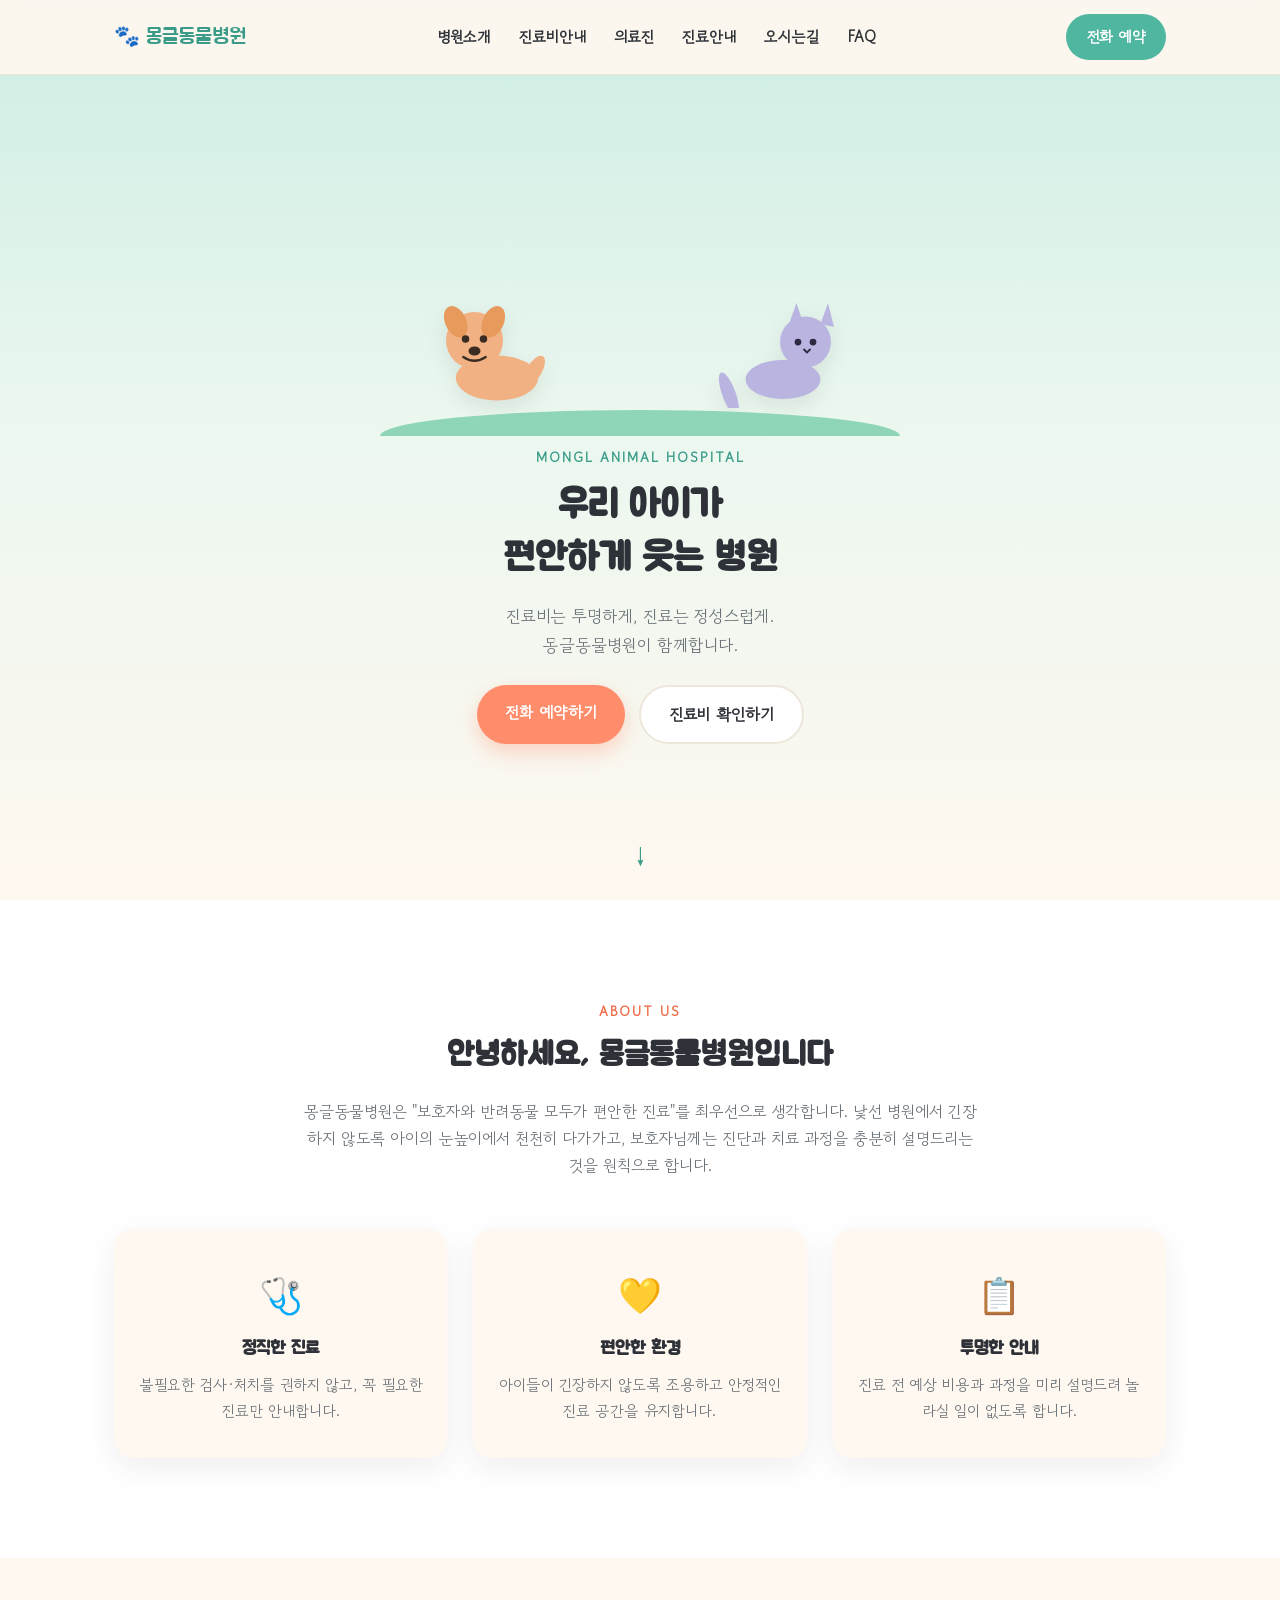
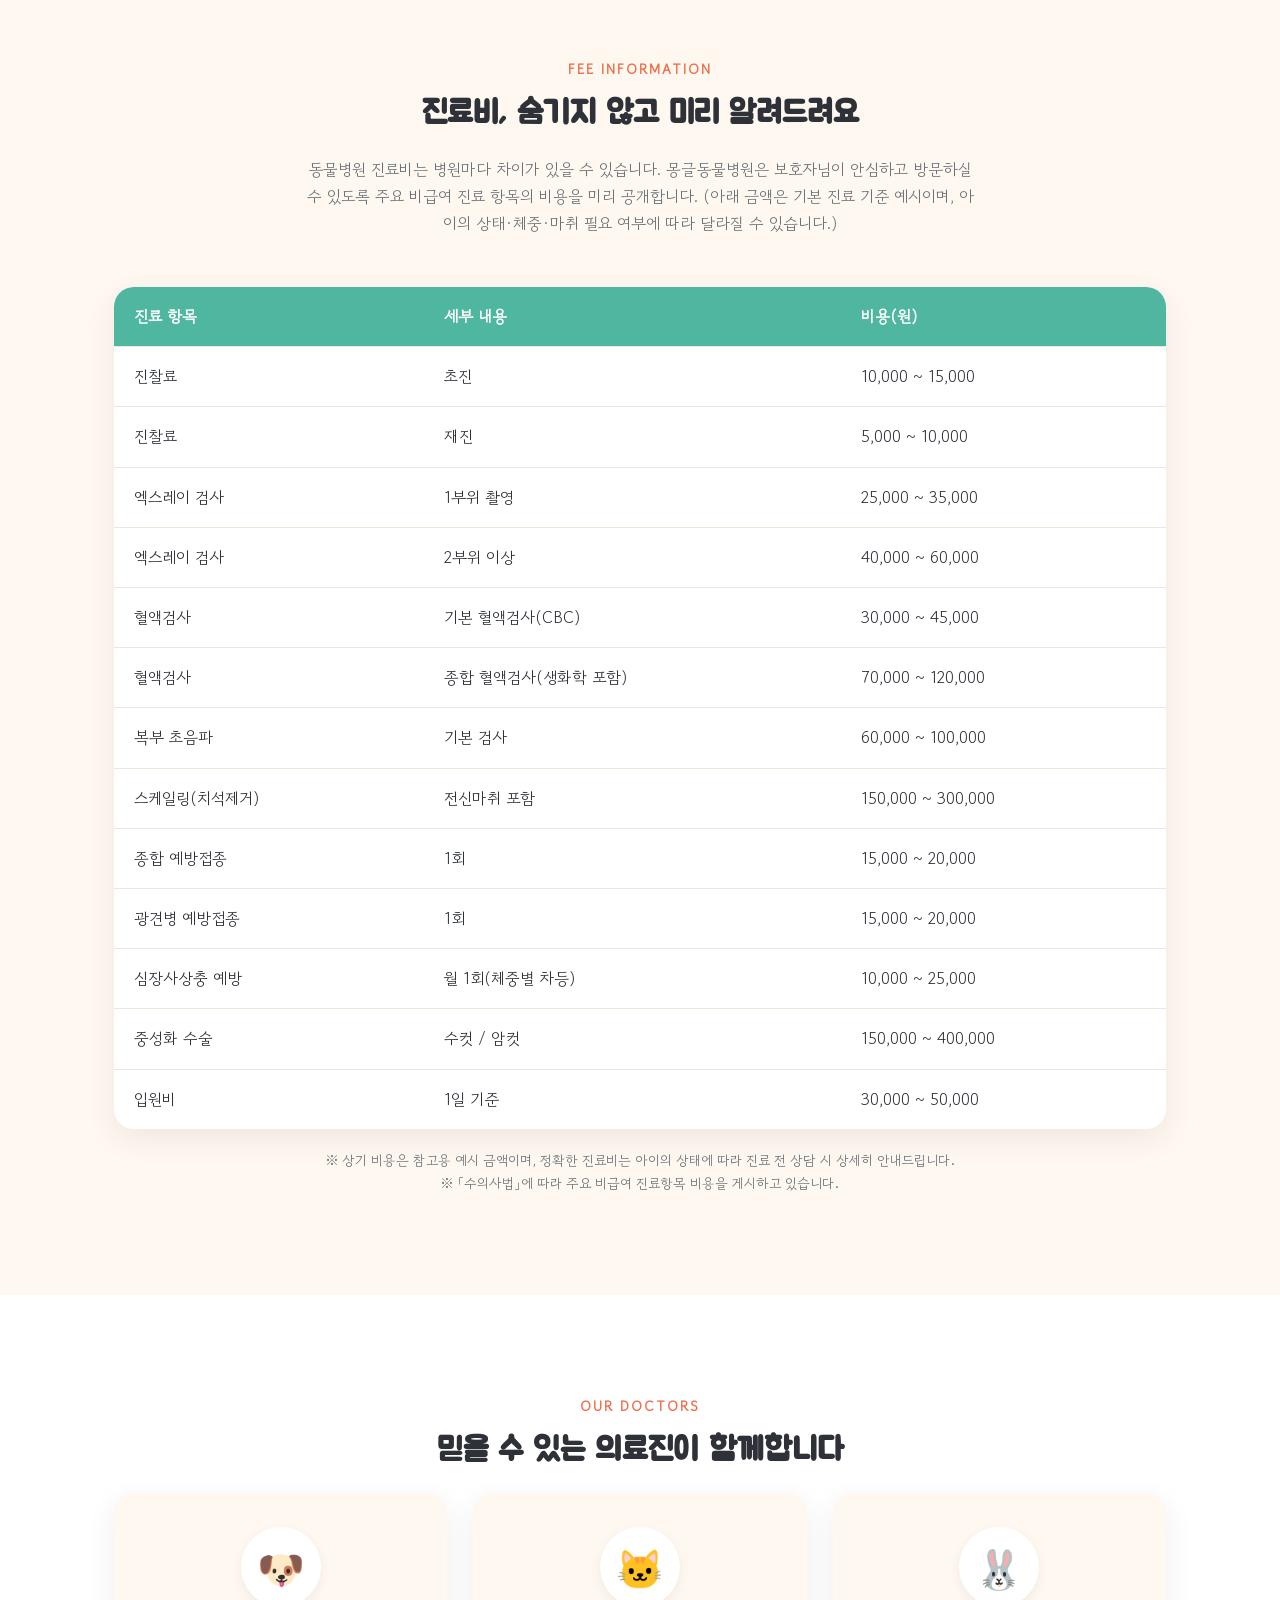
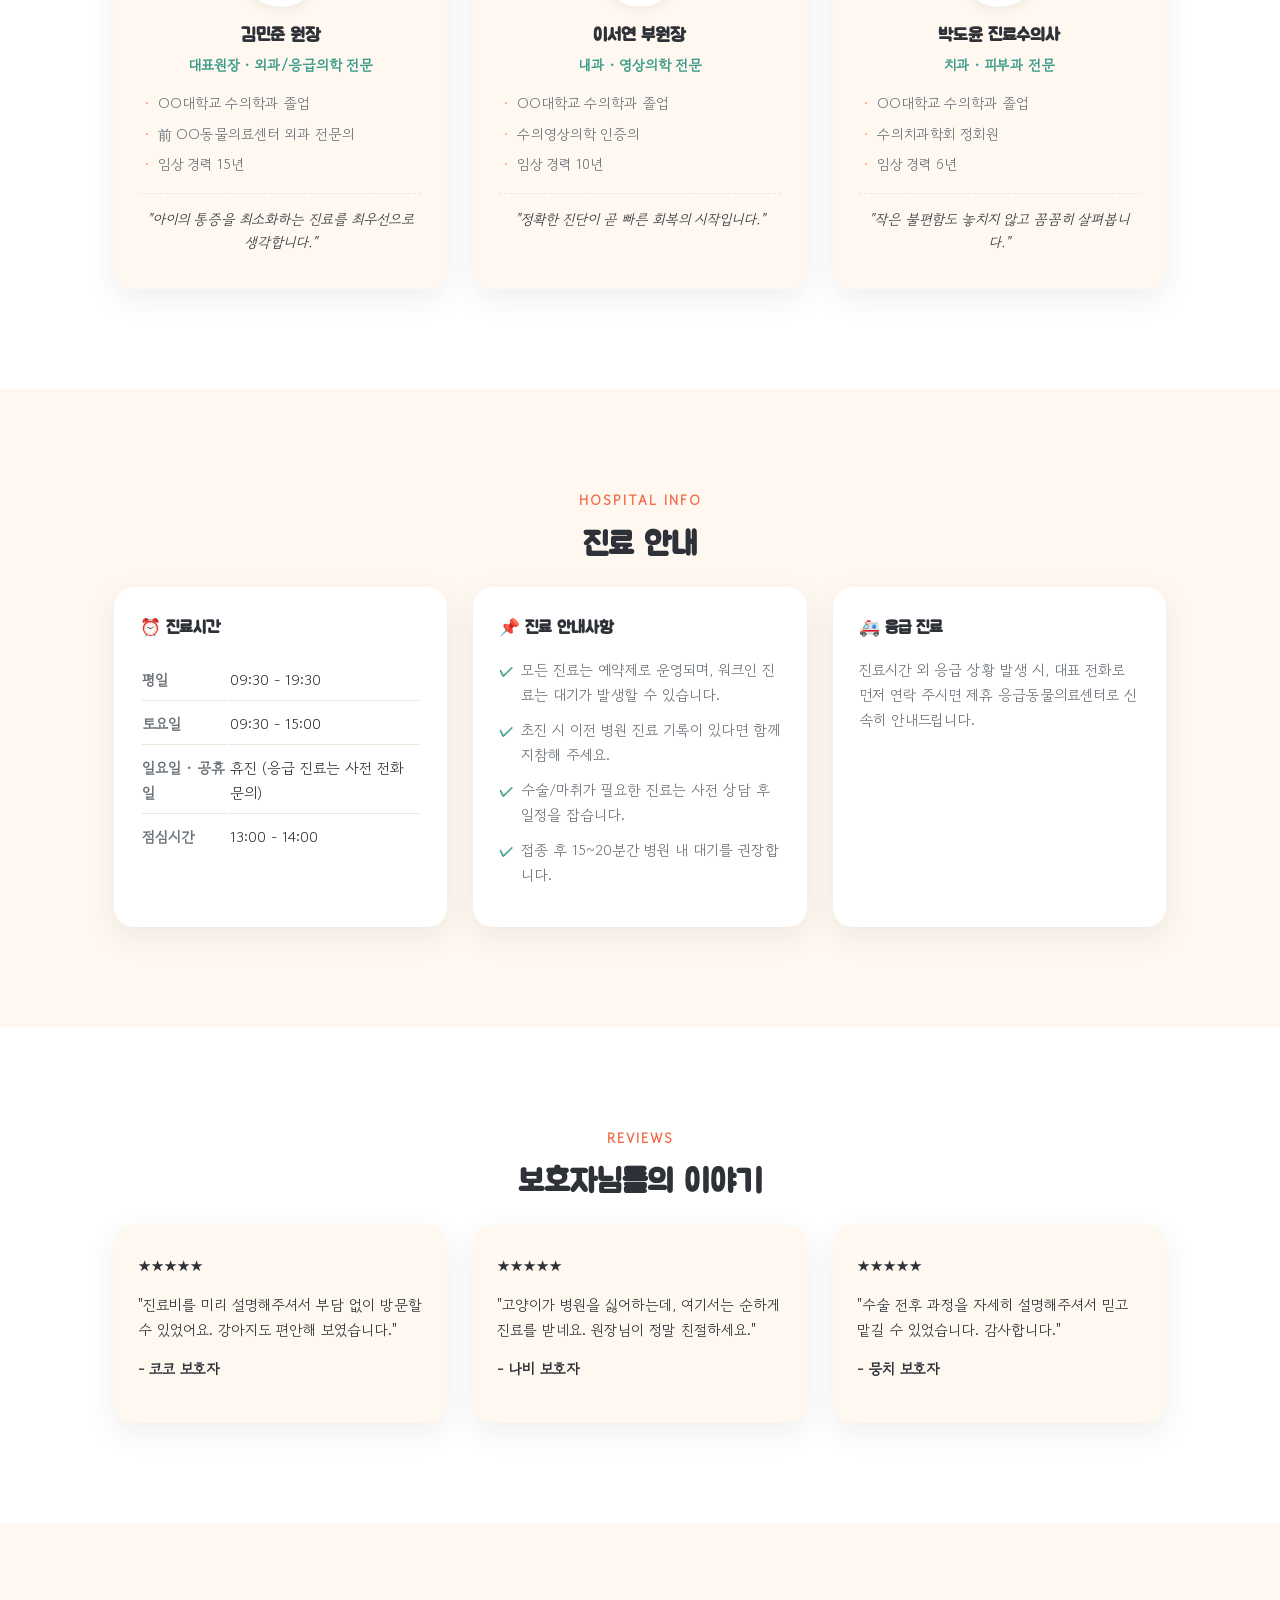
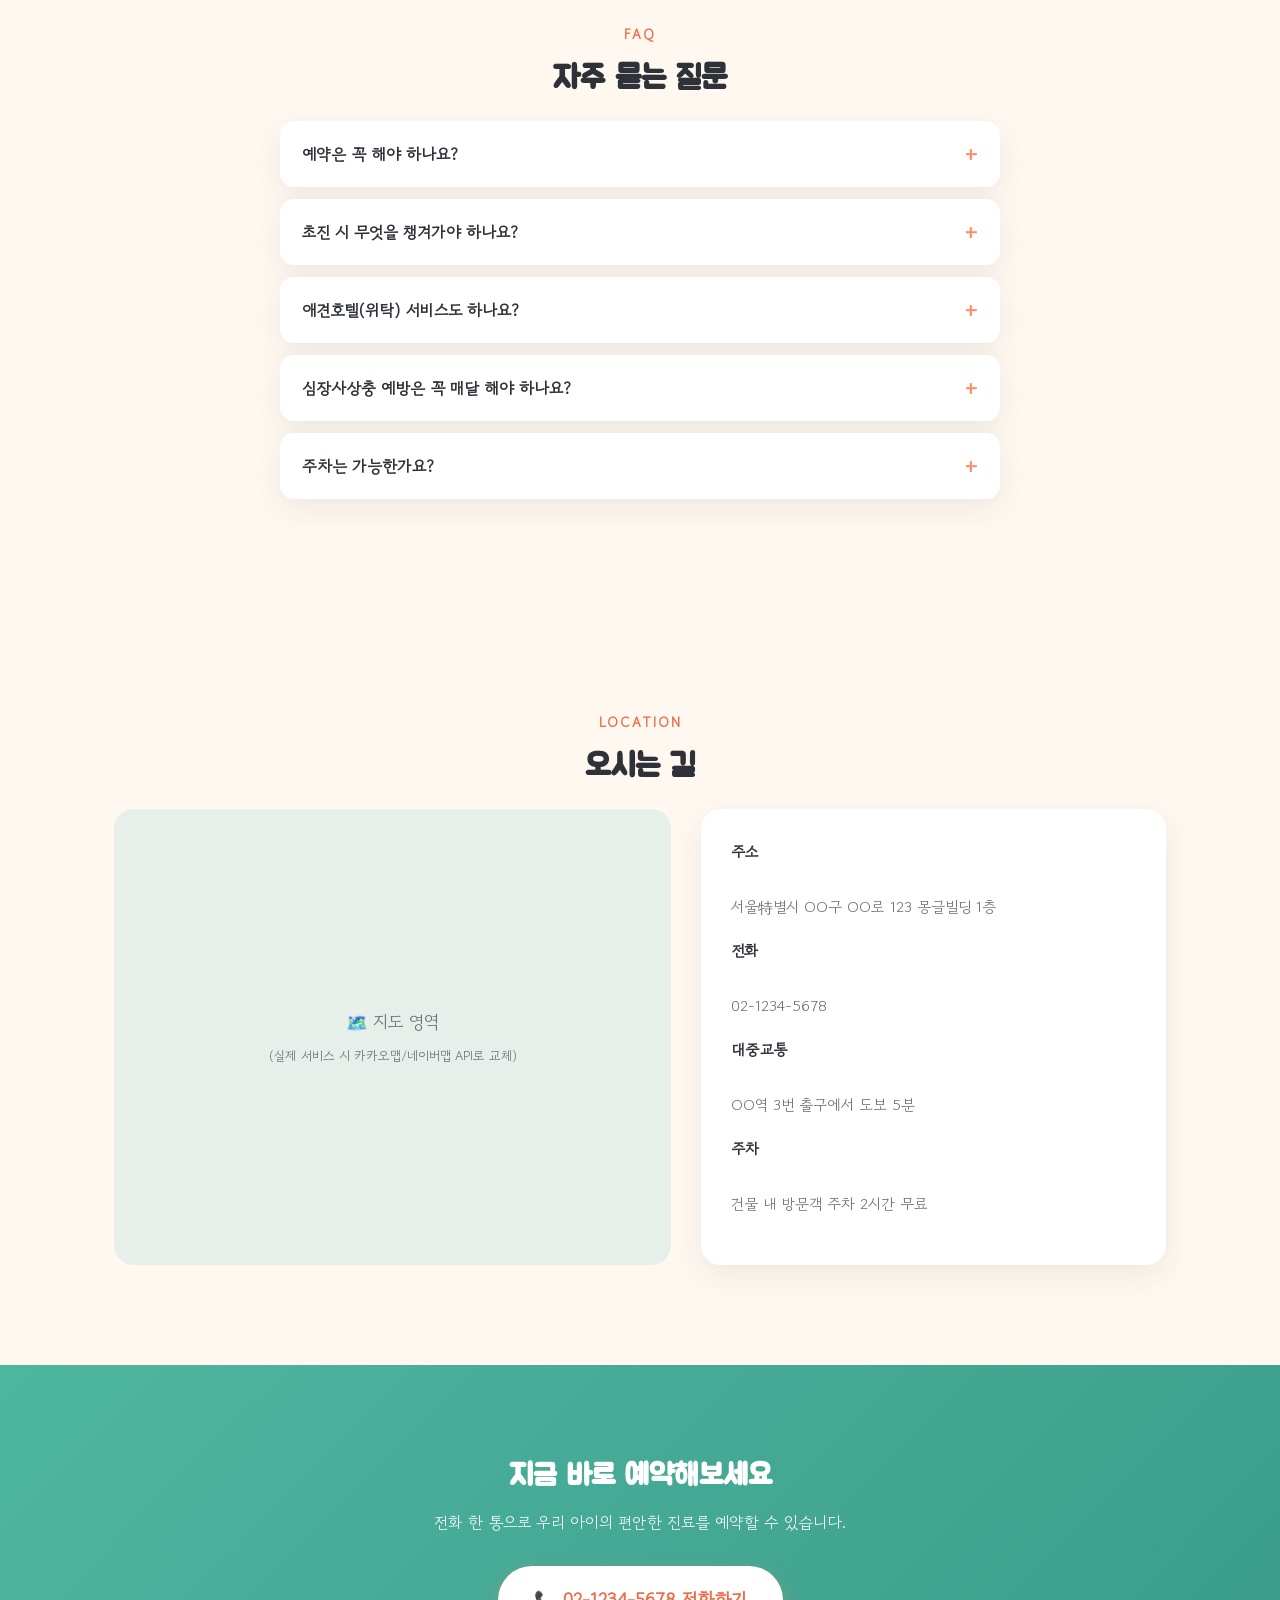
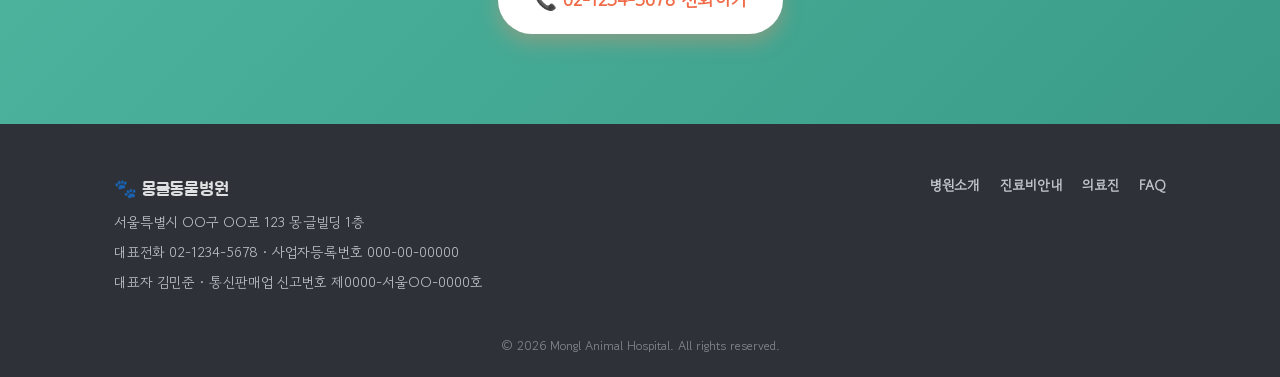
==== index.html @ 3c9319dd "Add pet hospital website with animated hero, pricing, and doctor profiles Single-page site (index.ht" ====
<!DOCTYPE html>
<html lang="ko">
<head>
<meta charset="UTF-8">
<meta name="viewport" content="width=device-width, initial-scale=1.0">
<title>몽글동물병원 | 우리 아이가 행복한 병원</title>
<meta name="description" content="몽글동물병원 - 투명한 진료비 공개, 전문 의료진과 함께하는 반려동물 전문 동물병원">
<link rel="preconnect" href="https://fonts.googleapis.com">
<link rel="preconnect" href="https://fonts.gstatic.com" crossorigin>
<link href="https://fonts.googleapis.com/css2?family=Gowun+Dodum&family=Jua&display=swap" rel="stylesheet">
<link rel="stylesheet" href="css/style.css">
</head>
<body>

<header class="site-header" id="header">
  <div class="nav-wrap">
    <a href="#home" class="logo">🐾 몽글동물병원</a>
    <nav class="nav-menu" id="navMenu">
      <a href="#about">병원소개</a>
      <a href="#fees">진료비안내</a>
      <a href="#doctors">의료진</a>
      <a href="#info">진료안내</a>
      <a href="#location">오시는길</a>
      <a href="#faq">FAQ</a>
    </nav>
    <a href="#contact" class="btn btn-nav">전화 예약</a>
    <button class="hamburger" id="hamburger" aria-label="메뉴 열기">
      <span></span><span></span><span></span>
    </button>
  </div>
</header>

<!-- ===================== HERO : 모션그래픽 인트로 ===================== -->
<section class="hero" id="home">
  <div class="hero-sky">
    <div class="cloud c1"></div>
    <div class="cloud c2"></div>
    <div class="cloud c3"></div>
  </div>

  <div class="hero-scene">
    <div class="paw-trail">
      <span></span><span></span><span></span><span></span><span></span>
    </div>

    <!-- 강아지 캐릭터 (SVG, 순수 CSS 애니메이션) -->
    <div class="pet dog">
      <svg viewBox="0 0 200 160" xmlns="http://www.w3.org/2000/svg">
        <ellipse cx="100" cy="120" rx="55" ry="30" fill="#F2B183"/>
        <circle cx="70" cy="70" r="38" fill="#F2B183"/>
        <ellipse cx="45" cy="45" rx="14" ry="22" fill="#E89A5C" transform="rotate(-25 45 45)"/>
        <ellipse cx="95" cy="45" rx="14" ry="22" fill="#E89A5C" transform="rotate(25 95 45)"/>
        <circle cx="58" cy="68" r="5" fill="#3A2C22" class="blink"/>
        <circle cx="82" cy="68" r="5" fill="#3A2C22" class="blink"/>
        <ellipse cx="70" cy="84" rx="8" ry="6" fill="#3A2C22"/>
        <path d="M55 92 Q70 102 85 92" stroke="#3A2C22" stroke-width="3" fill="none" stroke-linecap="round"/>
        <ellipse class="tail" cx="150" cy="110" rx="10" ry="22" fill="#F2B183" transform="rotate(30 150 110)"/>
      </svg>
    </div>

    <!-- 고양이 캐릭터 -->
    <div class="pet cat">
      <svg viewBox="0 0 200 160" xmlns="http://www.w3.org/2000/svg">
        <ellipse cx="100" cy="122" rx="50" ry="26" fill="#B9B4E0"/>
        <circle cx="130" cy="72" r="34" fill="#B9B4E0"/>
        <polygon points="108,48 118,20 128,50" fill="#B9B4E0"/>
        <polygon points="150,48 160,20 168,52" fill="#B9B4E0"/>
        <circle cx="120" cy="72" r="4.5" fill="#2E2A44" class="blink"/>
        <circle cx="140" cy="72" r="4.5" fill="#2E2A44" class="blink"/>
        <path d="M128 82 L132 86 L136 82" stroke="#2E2A44" stroke-width="2.5" fill="none" stroke-linecap="round"/>
        <ellipse class="tail-cat" cx="55" cy="115" rx="9" ry="30" fill="#B9B4E0" transform="rotate(-20 55 115)"/>
      </svg>
    </div>

    <div class="grass"></div>
  </div>

  <div class="hero-text">
    <p class="eyebrow">MONGL ANIMAL HOSPITAL</p>
    <h1>우리 아이가<br>편안하게 웃는 병원</h1>
    <p class="hero-sub">진료비는 투명하게, 진료는 정성스럽게.<br>몽글동물병원이 함께합니다.</p>
    <div class="hero-btns">
      <a href="#contact" class="btn btn-primary">전화 예약하기</a>
      <a href="#fees" class="btn btn-ghost">진료비 확인하기</a>
    </div>
  </div>

  <a href="#about" class="scroll-down" aria-label="아래로 스크롤">↓</a>
</section>

<!-- ===================== 병원 소개 ===================== -->
<section class="section about" id="about">
  <div class="container reveal">
    <p class="tag">ABOUT US</p>
    <h2>안녕하세요, 몽글동물병원입니다</h2>
    <p class="lead">
      몽글동물병원은 "보호자와 반려동물 모두가 편안한 진료"를 최우선으로 생각합니다.
      낯선 병원에서 긴장하지 않도록 아이의 눈높이에서 천천히 다가가고,
      보호자님께는 진단과 치료 과정을 충분히 설명드리는 것을 원칙으로 합니다.
    </p>
    <div class="about-grid">
      <div class="about-card">
        <div class="icon">🩺</div>
        <h3>정직한 진료</h3>
        <p>불필요한 검사·처치를 권하지 않고, 꼭 필요한 진료만 안내합니다.</p>
      </div>
      <div class="about-card">
        <div class="icon">💛</div>
        <h3>편안한 환경</h3>
        <p>아이들이 긴장하지 않도록 조용하고 안정적인 진료 공간을 유지합니다.</p>
      </div>
      <div class="about-card">
        <div class="icon">📋</div>
        <h3>투명한 안내</h3>
        <p>진료 전 예상 비용과 과정을 미리 설명드려 놀라실 일이 없도록 합니다.</p>
      </div>
    </div>
  </div>
</section>

<!-- ===================== 진료비(비급여) 공개 ===================== -->
<section class="section fees" id="fees">
  <div class="container reveal">
    <p class="tag">FEE INFORMATION</p>
    <h2>진료비, 숨기지 않고 미리 알려드려요</h2>
    <p class="lead">
      동물병원 진료비는 병원마다 차이가 있을 수 있습니다. 몽글동물병원은
      보호자님이 안심하고 방문하실 수 있도록 주요 비급여 진료 항목의
      비용을 미리 공개합니다. (아래 금액은 기본 진료 기준 예시이며,
      아이의 상태·체중·마취 필요 여부에 따라 달라질 수 있습니다.)
    </p>

    <div class="fee-table-wrap">
      <table class="fee-table">
        <thead>
          <tr><th>진료 항목</th><th>세부 내용</th><th>비용(원)</th></tr>
        </thead>
        <tbody>
          <tr><td>진찰료</td><td>초진</td><td>10,000 ~ 15,000</td></tr>
          <tr><td>진찰료</td><td>재진</td><td>5,000 ~ 10,000</td></tr>
          <tr><td>엑스레이 검사</td><td>1부위 촬영</td><td>25,000 ~ 35,000</td></tr>
          <tr><td>엑스레이 검사</td><td>2부위 이상</td><td>40,000 ~ 60,000</td></tr>
          <tr><td>혈액검사</td><td>기본 혈액검사(CBC)</td><td>30,000 ~ 45,000</td></tr>
          <tr><td>혈액검사</td><td>종합 혈액검사(생화학 포함)</td><td>70,000 ~ 120,000</td></tr>
          <tr><td>복부 초음파</td><td>기본 검사</td><td>60,000 ~ 100,000</td></tr>
          <tr><td>스케일링(치석제거)</td><td>전신마취 포함</td><td>150,000 ~ 300,000</td></tr>
          <tr><td>종합 예방접종</td><td>1회</td><td>15,000 ~ 20,000</td></tr>
          <tr><td>광견병 예방접종</td><td>1회</td><td>15,000 ~ 20,000</td></tr>
          <tr><td>심장사상충 예방</td><td>월 1회(체중별 차등)</td><td>10,000 ~ 25,000</td></tr>
          <tr><td>중성화 수술</td><td>수컷 / 암컷</td><td>150,000 ~ 400,000</td></tr>
          <tr><td>입원비</td><td>1일 기준</td><td>30,000 ~ 50,000</td></tr>
        </tbody>
      </table>
    </div>
    <p class="fee-note">
      ※ 상기 비용은 참고용 예시 금액이며, 정확한 진료비는 아이의 상태에 따라 진료 전 상담 시 상세히 안내드립니다.<br>
      ※ 「수의사법」에 따라 주요 비급여 진료항목 비용을 게시하고 있습니다.
    </p>
  </div>
</section>

<!-- ===================== 의료진 소개 ===================== -->
<section class="section doctors" id="doctors">
  <div class="container reveal">
    <p class="tag">OUR DOCTORS</p>
    <h2>믿을 수 있는 의료진이 함께합니다</h2>

    <div class="doctor-grid">
      <div class="doctor-card">
        <div class="doctor-avatar">🐶</div>
        <h3>김민준 원장</h3>
        <p class="role">대표원장 · 외과/응급의학 전문</p>
        <ul>
          <li>OO대학교 수의학과 졸업</li>
          <li>前 OO동물의료센터 외과 전문의</li>
          <li>임상 경력 15년</li>
        </ul>
        <p class="quote">"아이의 통증을 최소화하는 진료를 최우선으로 생각합니다."</p>
      </div>
      <div class="doctor-card">
        <div class="doctor-avatar">🐱</div>
        <h3>이서연 부원장</h3>
        <p class="role">내과 · 영상의학 전문</p>
        <ul>
          <li>OO대학교 수의학과 졸업</li>
          <li>수의영상의학 인증의</li>
          <li>임상 경력 10년</li>
        </ul>
        <p class="quote">"정확한 진단이 곧 빠른 회복의 시작입니다."</p>
      </div>
      <div class="doctor-card">
        <div class="doctor-avatar">🐰</div>
        <h3>박도윤 진료수의사</h3>
        <p class="role">치과 · 피부과 전문</p>
        <ul>
          <li>OO대학교 수의학과 졸업</li>
          <li>수의치과학회 정회원</li>
          <li>임상 경력 6년</li>
        </ul>
        <p class="quote">"작은 불편함도 놓치지 않고 꼼꼼히 살펴봅니다."</p>
      </div>
    </div>
  </div>
</section>

<!-- ===================== 진료 안내 ===================== -->
<section class="section info" id="info">
  <div class="container reveal">
    <p class="tag">HOSPITAL INFO</p>
    <h2>진료 안내</h2>

    <div class="info-grid">
      <div class="info-card">
        <h3>⏰ 진료시간</h3>
        <table class="hours-table">
          <tr><td>평일</td><td>09:30 - 19:30</td></tr>
          <tr><td>토요일</td><td>09:30 - 15:00</td></tr>
          <tr><td>일요일 · 공휴일</td><td>휴진 (응급 진료는 사전 전화 문의)</td></tr>
          <tr><td>점심시간</td><td>13:00 - 14:00</td></tr>
        </table>
      </div>

      <div class="info-card">
        <h3>📌 진료 안내사항</h3>
        <ul class="check-list">
          <li>모든 진료는 예약제로 운영되며, 워크인 진료는 대기가 발생할 수 있습니다.</li>
          <li>초진 시 이전 병원 진료 기록이 있다면 함께 지참해 주세요.</li>
          <li>수술/마취가 필요한 진료는 사전 상담 후 일정을 잡습니다.</li>
          <li>접종 후 15~20분간 병원 내 대기를 권장합니다.</li>
        </ul>
      </div>

      <div class="info-card">
        <h3>🚑 응급 진료</h3>
        <p>
          진료시간 외 응급 상황 발생 시, 대표 전화로 먼저 연락 주시면
          제휴 응급동물의료센터로 신속히 안내드립니다.
        </p>
      </div>
    </div>
  </div>
</section>

<!-- ===================== 이용후기 ===================== -->
<section class="section reviews" id="reviews">
  <div class="container reveal">
    <p class="tag">REVIEWS</p>
    <h2>보호자님들의 이야기</h2>

    <div class="review-grid">
      <div class="review-card">
        <p class="stars">★★★★★</p>
        <p>"진료비를 미리 설명해주셔서 부담 없이 방문할 수 있었어요. 강아지도 편안해 보였습니다."</p>
        <p class="author">- 코코 보호자</p>
      </div>
      <div class="review-card">
        <p class="stars">★★★★★</p>
        <p>"고양이가 병원을 싫어하는데, 여기서는 순하게 진료를 받네요. 원장님이 정말 친절하세요."</p>
        <p class="author">- 나비 보호자</p>
      </div>
      <div class="review-card">
        <p class="stars">★★★★★</p>
        <p>"수술 전후 과정을 자세히 설명해주셔서 믿고 맡길 수 있었습니다. 감사합니다."</p>
        <p class="author">- 뭉치 보호자</p>
      </div>
    </div>
  </div>
</section>

<!-- ===================== FAQ ===================== -->
<section class="section faq" id="faq">
  <div class="container reveal">
    <p class="tag">FAQ</p>
    <h2>자주 묻는 질문</h2>

    <div class="accordion" id="accordion">
      <div class="acc-item">
        <button class="acc-head">예약은 꼭 해야 하나요? <span>+</span></button>
        <div class="acc-body"><p>네, 대기 시간을 줄이기 위해 예약제로 운영하고 있습니다. 전화 또는 방문 접수로 예약해 주세요.</p></div>
      </div>
      <div class="acc-item">
        <button class="acc-head">초진 시 무엇을 챙겨가야 하나요? <span>+</span></button>
        <div class="acc-body"><p>이전 병원 진료 기록, 접종 수첩(있는 경우), 최근 복용 중인 약이 있다면 함께 가져와 주세요.</p></div>
      </div>
      <div class="acc-item">
        <button class="acc-head">애견호텔(위탁) 서비스도 하나요? <span>+</span></button>
        <div class="acc-body"><p>현재는 진료 목적의 단기 입원만 가능하며, 일반 위탁(호텔) 서비스는 운영하지 않습니다.</p></div>
      </div>
      <div class="acc-item">
        <button class="acc-head">심장사상충 예방은 꼭 매달 해야 하나요? <span>+</span></button>
        <div class="acc-body"><p>네, 모기를 매개로 감염되기 때문에 계절과 무관하게 매달 예방하는 것을 권장합니다.</p></div>
      </div>
      <div class="acc-item">
        <button class="acc-head">주차는 가능한가요? <span>+</span></button>
        <div class="acc-body"><p>병원 건물 내 방문객 주차 공간이 마련되어 있으며, 접수 시 주차 등록을 도와드립니다.</p></div>
      </div>
    </div>
  </div>
</section>

<!-- ===================== 오시는길 & CTA ===================== -->
<section class="section location" id="location">
  <div class="container reveal">
    <p class="tag">LOCATION</p>
    <h2>오시는 길</h2>
    <div class="location-grid">
      <div class="map-placeholder">
        <p>🗺️ 지도 영역<br><span>(실제 서비스 시 카카오맵/네이버맵 API로 교체)</span></p>
      </div>
      <div class="location-detail">
        <p><strong>주소</strong><br>서울特별시 OO구 OO로 123 몽글빌딩 1층</p>
        <p><strong>전화</strong><br>02-1234-5678</p>
        <p><strong>대중교통</strong><br>OO역 3번 출구에서 도보 5분</p>
        <p><strong>주차</strong><br>건물 내 방문객 주차 2시간 무료</p>
      </div>
    </div>
  </div>
</section>

<section class="cta" id="contact">
  <div class="container reveal">
    <h2>지금 바로 예약해보세요</h2>
    <p>전화 한 통으로 우리 아이의 편안한 진료를 예약할 수 있습니다.</p>
    <a href="tel:02-1234-5678" class="btn btn-primary btn-lg">📞 02-1234-5678 전화하기</a>
  </div>
</section>

<footer class="site-footer">
  <div class="container footer-grid">
    <div>
      <p class="foot-logo">🐾 몽글동물병원</p>
      <p>서울특별시 OO구 OO로 123 몽글빌딩 1층</p>
      <p>대표전화 02-1234-5678 · 사업자등록번호 000-00-00000</p>
      <p>대표자 김민준 · 통신판매업 신고번호 제0000-서울OO-0000호</p>
    </div>
    <div class="foot-links">
      <a href="#about">병원소개</a>
      <a href="#fees">진료비안내</a>
      <a href="#doctors">의료진</a>
      <a href="#faq">FAQ</a>
    </div>
  </div>
  <p class="copyright">© 2026 Mongl Animal Hospital. All rights reserved.</p>
</footer>

<script src="js/main.js"></script>
</body>
</html>
---- css/style.css ----
/* ===== Reset & Base ===== */
:root{
  --mint:#4FB6A0;
  --mint-dark:#3A9C88;
  --coral:#FF8C6B;
  --coral-dark:#F06B48;
  --cream:#FFF8F0;
  --cream-2:#FFFFFF;
  --navy:#2E3238;
  --gray:#6B7278;
  --line:#EDE6DA;
  --radius:20px;
  --shadow:0 10px 30px rgba(46,50,56,0.08);
}

*{margin:0;padding:0;box-sizing:border-box;}
html{scroll-behavior:smooth;}
body{
  font-family:'Gowun Dodum','Apple SD Gothic Neo',sans-serif;
  color:var(--navy);
  background:var(--cream);
  line-height:1.7;
  overflow-x:hidden;
}
h1,h2,h3{font-family:'Jua','Gowun Dodum',sans-serif; line-height:1.4;}
a{text-decoration:none;color:inherit;}
ul{list-style:none;}
img{max-width:100%;display:block;}
.container{max-width:1100px;margin:0 auto;padding:0 24px;}

/* ===== Buttons ===== */
.btn{
  display:inline-block;
  padding:14px 28px;
  border-radius:50px;
  font-weight:700;
  transition:transform .2s ease, box-shadow .2s ease;
}
.btn-primary{background:var(--coral); color:#fff; box-shadow:0 8px 20px rgba(255,140,107,0.35);}
.btn-primary:hover{transform:translateY(-3px); box-shadow:0 12px 26px rgba(255,140,107,0.45);}
.btn-ghost{background:#fff; color:var(--navy); border:2px solid var(--line);}
.btn-ghost:hover{border-color:var(--mint); color:var(--mint-dark);}
.btn-nav{background:var(--mint); color:#fff; padding:10px 20px; font-size:.95rem;}
.btn-lg{font-size:1.15rem; padding:18px 36px;}

/* ===== Header ===== */
.site-header{
  position:fixed; top:0; left:0; right:0; z-index:100;
  background:rgba(255,248,240,0.9);
  backdrop-filter:blur(8px);
  border-bottom:1px solid var(--line);
}
.nav-wrap{
  max-width:1100px; margin:0 auto; padding:14px 24px;
  display:flex; align-items:center; justify-content:space-between;
  gap:20px;
}
.logo{font-family:'Jua',sans-serif; font-size:1.3rem; color:var(--mint-dark); white-space:nowrap;}
.nav-menu{display:flex; gap:28px; flex:1; justify-content:center;}
.nav-menu a{font-weight:700; color:var(--navy); font-size:.95rem; transition:color .2s;}
.nav-menu a:hover{color:var(--coral-dark);}
.hamburger{display:none; flex-direction:column; gap:5px; background:none; border:none; cursor:pointer; padding:6px;}
.hamburger span{width:24px; height:3px; background:var(--navy); border-radius:2px;}

/* ===== Hero ===== */
.hero{
  position:relative;
  min-height:100vh;
  display:flex; flex-direction:column; align-items:center; justify-content:center;
  background:linear-gradient(180deg,#CDEDE3 0%, #EAF7EF 45%, var(--cream) 100%);
  overflow:hidden;
  padding-top:80px;
  text-align:center;
}
.hero-sky{position:absolute; inset:0; z-index:1;}
.cloud{
  position:absolute; background:#fff; border-radius:50px; opacity:.8;
  animation:drift 30s linear infinite;
}
.cloud::before,.cloud::after{content:'';position:absolute;background:#fff;border-radius:50%;}
.c1{width:90px;height:32px; top:12%; left:-120px;}
.c1::before{width:45px;height:45px; top:-22px; left:10px;}
.c1::after{width:35px;height:35px; top:-16px; left:45px;}
.c2{width:70px;height:26px; top:22%; left:-100px; animation-duration:42s; animation-delay:6s;}
.c2::before{width:35px;height:35px; top:-16px; left:8px;}
.c2::after{width:26px;height:26px; top:-12px; left:34px;}
.c3{width:60px;height:22px; top:8%; left:-90px; animation-duration:36s; animation-delay:14s;}
.c3::before{width:28px;height:28px; top:-13px; left:6px;}
.c3::after{width:22px;height:22px; top:-10px; left:28px;}
@keyframes drift{ from{transform:translateX(0);} to{transform:translateX(140vw);} }

.hero-scene{position:relative; width:100%; max-width:520px; height:200px; margin:0 auto 10px; z-index:2;}
.grass{position:absolute; bottom:0; left:0; right:0; height:26px; background:#8FD6B8; border-radius:50% 50% 0 0 / 100% 100% 0 0;}

.pet{position:absolute; width:150px; bottom:20px;}
.pet svg{width:100%; height:auto; filter:drop-shadow(0 8px 10px rgba(0,0,0,0.08));}
.pet.dog{left:8%; animation:bounce 2.4s ease-in-out infinite;}
.pet.cat{right:8%; animation:bounce 2.4s ease-in-out infinite; animation-delay:.6s;}
@keyframes bounce{
  0%,100%{transform:translateY(0) rotate(0deg);}
  25%{transform:translateY(-16px) rotate(-3deg);}
  50%{transform:translateY(0) rotate(0deg);}
  75%{transform:translateY(-8px) rotate(3deg);}
}
.blink{animation:blink 4s infinite;}
@keyframes blink{0%,92%,100%{transform:scaleY(1);} 96%{transform:scaleY(0.1);}}
.tail{animation:wag 1s ease-in-out infinite;}
@keyframes wag{0%,100%{transform:rotate(30deg);} 50%{transform:rotate(55deg);}}
.tail-cat{animation:wagcat 2s ease-in-out infinite; transform-origin:60px 90px;}
@keyframes wagcat{0%,100%{transform:rotate(-20deg);} 50%{transform:rotate(-45deg);}}

.paw-trail{position:absolute; bottom:14px; left:50%; transform:translateX(-50%); display:flex; gap:22px;}
.paw-trail span{
  width:10px; height:10px; background:var(--mint); border-radius:50%; opacity:0;
  animation:pawfade 3s infinite;
}
.paw-trail span:nth-child(1){animation-delay:0s;}
.paw-trail span:nth-child(2){animation-delay:.3s;}
.paw-trail span:nth-child(3){animation-delay:.6s;}
.paw-trail span:nth-child(4){animation-delay:.9s;}
.paw-trail span:nth-child(5){animation-delay:1.2s;}
@keyframes pawfade{0%{opacity:0; transform:scale(.5);} 20%{opacity:.6; transform:scale(1);} 60%{opacity:0;}}

.hero-text{position:relative; z-index:2; padding:0 20px;}
.eyebrow{color:var(--mint-dark); font-weight:700; letter-spacing:2px; font-size:.85rem; margin-bottom:10px;}
.hero-text h1{font-size:2.4rem; margin-bottom:16px; color:var(--navy);}
.hero-sub{color:var(--gray); font-size:1.05rem; margin-bottom:26px;}
.hero-btns{display:flex; gap:14px; justify-content:center; flex-wrap:wrap;}
.scroll-down{
  position:absolute; bottom:26px; left:50%; transform:translateX(-50%);
  font-size:1.4rem; color:var(--mint-dark); animation:pulse 1.8s infinite; z-index:2;
}
@keyframes pulse{0%,100%{opacity:.4; transform:translate(-50%,0);} 50%{opacity:1; transform:translate(-50%,8px);}}

/* ===== Sections common ===== */
.section{padding:100px 0;}
.tag{color:var(--coral-dark); font-weight:700; letter-spacing:2px; font-size:.85rem; margin-bottom:10px; text-align:center;}
.section h2{font-size:2rem; text-align:center; margin-bottom:20px;}
.lead{max-width:680px; margin:0 auto 50px; text-align:center; color:var(--gray);}

.reveal{opacity:0; transform:translateY(30px); transition:opacity .7s ease, transform .7s ease;}
.reveal.in-view{opacity:1; transform:translateY(0);}

/* ===== About ===== */
.about{background:var(--cream-2);}
.about-grid{display:grid; grid-template-columns:repeat(3,1fr); gap:26px;}
.about-card{background:var(--cream); border-radius:var(--radius); padding:34px 24px; text-align:center; box-shadow:var(--shadow);}
.about-card .icon{font-size:2.2rem; margin-bottom:14px;}
.about-card h3{font-size:1.1rem; margin-bottom:10px;}
.about-card p{color:var(--gray); font-size:.95rem;}

/* ===== Fees ===== */
.fee-table-wrap{overflow-x:auto; border-radius:var(--radius); box-shadow:var(--shadow); background:#fff;}
.fee-table{width:100%; border-collapse:collapse; min-width:520px;}
.fee-table th,.fee-table td{padding:16px 20px; text-align:left; border-bottom:1px solid var(--line);}
.fee-table th{background:var(--mint); color:#fff; font-weight:700;}
.fee-table tr:last-child td{border-bottom:none;}
.fee-table tbody tr:hover{background:#FBF6EE;}
.fee-note{margin-top:20px; font-size:.85rem; color:var(--gray); text-align:center;}

/* ===== Doctors ===== */
.doctors{background:var(--cream-2);}
.doctor-grid{display:grid; grid-template-columns:repeat(3,1fr); gap:26px;}
.doctor-card{background:var(--cream); border-radius:var(--radius); padding:34px 26px; text-align:center; box-shadow:var(--shadow);}
.doctor-avatar{width:80px; height:80px; margin:0 auto 16px; border-radius:50%; background:#fff; display:flex; align-items:center; justify-content:center; font-size:2.4rem; box-shadow:0 4px 12px rgba(0,0,0,0.06);}
.doctor-card h3{font-size:1.15rem; margin-bottom:4px;}
.role{color:var(--mint-dark); font-weight:700; font-size:.9rem; margin-bottom:14px;}
.doctor-card ul{text-align:left; color:var(--gray); font-size:.9rem; margin-bottom:16px; padding-left:4px;}
.doctor-card ul li{margin-bottom:6px; padding-left:14px; position:relative;}
.doctor-card ul li::before{content:'·'; position:absolute; left:0; color:var(--coral);}
.quote{font-size:.88rem; color:var(--navy); font-style:italic; border-top:1px dashed var(--line); padding-top:14px;}

/* ===== Info ===== */
.info-grid{display:grid; grid-template-columns:repeat(3,1fr); gap:26px;}
.info-card{background:#fff; border-radius:var(--radius); padding:30px 26px; box-shadow:var(--shadow);}
.info-card h3{font-size:1.05rem; margin-bottom:16px;}
.hours-table{width:100%; font-size:.92rem;}
.hours-table td{padding:8px 0; border-bottom:1px solid var(--line);}
.hours-table tr:last-child td{border-bottom:none;}
.hours-table td:first-child{color:var(--gray); font-weight:700;}
.check-list li{padding-left:22px; position:relative; margin-bottom:10px; font-size:.92rem; color:var(--gray);}
.check-list li::before{content:'✓'; position:absolute; left:0; color:var(--mint-dark); font-weight:700;}
.info-card p{font-size:.92rem; color:var(--gray);}

/* ===== Reviews ===== */
.reviews{background:var(--cream-2);}
.review-grid{display:grid; grid-template-columns:repeat(3,1fr); gap:26px;}
.review-card{background:var(--cream); border-radius:var(--radius); padding:28px 24px; box-shadow:var(--shadow);}
.stars{color:#FFB84D; margin-bottom:12px; font-size:1.05rem;}
.review-card p{font-size:.92rem; color:var(--navy); margin-bottom:14px;}
.author{color:var(--gray); font-size:.85rem; font-weight:700;}

/* ===== FAQ ===== */
.accordion{max-width:720px; margin:0 auto;}
.acc-item{background:#fff; border-radius:14px; margin-bottom:12px; box-shadow:var(--shadow); overflow:hidden;}
.acc-head{
  width:100%; text-align:left; background:none; border:none; cursor:pointer;
  padding:18px 22px; font-size:1rem; font-weight:700; color:var(--navy);
  display:flex; justify-content:space-between; align-items:center;
  font-family:inherit;
}
.acc-head span{color:var(--coral); font-size:1.3rem; transition:transform .3s;}
.acc-item.open .acc-head span{transform:rotate(45deg);}
.acc-body{max-height:0; overflow:hidden; transition:max-height .3s ease;}
.acc-body p{padding:0 22px 18px; color:var(--gray); font-size:.92rem;}

/* ===== Location ===== */
.location-grid{display:grid; grid-template-columns:1.2fr 1fr; gap:30px; align-items:stretch;}
.map-placeholder{
  background:#E6EFEA; border-radius:var(--radius); display:flex; align-items:center; justify-content:center;
  min-height:280px; text-align:center; color:var(--gray); font-size:1.1rem;
}
.map-placeholder span{display:block; font-size:.8rem; margin-top:8px;}
.location-detail{background:#fff; border-radius:var(--radius); padding:30px; box-shadow:var(--shadow);}
.location-detail p{margin-bottom:18px; font-size:.94rem; color:var(--gray);}
.location-detail strong{display:block; color:var(--navy); margin-bottom:4px; font-size:.95rem;}

/* ===== CTA ===== */
.cta{background:linear-gradient(135deg, var(--mint), var(--mint-dark)); color:#fff; text-align:center; padding:90px 0;}
.cta h2{font-size:1.9rem; margin-bottom:12px;}
.cta p{margin-bottom:30px; opacity:.95;}
.cta .btn-primary{background:#fff; color:var(--coral-dark);}
.cta .btn-primary:hover{box-shadow:0 12px 26px rgba(0,0,0,0.2);}

/* ===== Footer ===== */
.site-footer{background:var(--navy); color:#D9DEE2; padding:50px 0 20px;}
.footer-grid{display:flex; justify-content:space-between; flex-wrap:wrap; gap:24px; font-size:.88rem;}
.foot-logo{font-family:'Jua',sans-serif; font-size:1.15rem; color:#fff; margin-bottom:10px;}
.footer-grid p{margin-bottom:6px; opacity:.85;}
.foot-links{display:flex; gap:20px; align-self:flex-start;}
.foot-links a{opacity:.85; font-weight:700;}
.foot-links a:hover{opacity:1; color:var(--coral);}
.copyright{text-align:center; font-size:.8rem; opacity:.5; margin-top:34px;}

/* ===== Responsive ===== */
@media (max-width:900px){
  .about-grid,.doctor-grid,.info-grid,.review-grid{grid-template-columns:1fr;}
  .location-grid{grid-template-columns:1fr;}
}
@media (max-width:760px){
  .nav-menu{
    position:absolute; top:100%; left:0; right:0; background:var(--cream-2);
    flex-direction:column; padding:20px 24px; gap:16px; border-bottom:1px solid var(--line);
    transform:translateY(-10px); opacity:0; pointer-events:none; transition:opacity .25s, transform .25s;
  }
  .nav-menu.open{opacity:1; transform:translateY(0); pointer-events:auto;}
  .hamburger{display:flex;}
  .btn-nav{display:none;}
  .hero-text h1{font-size:1.9rem;}
}
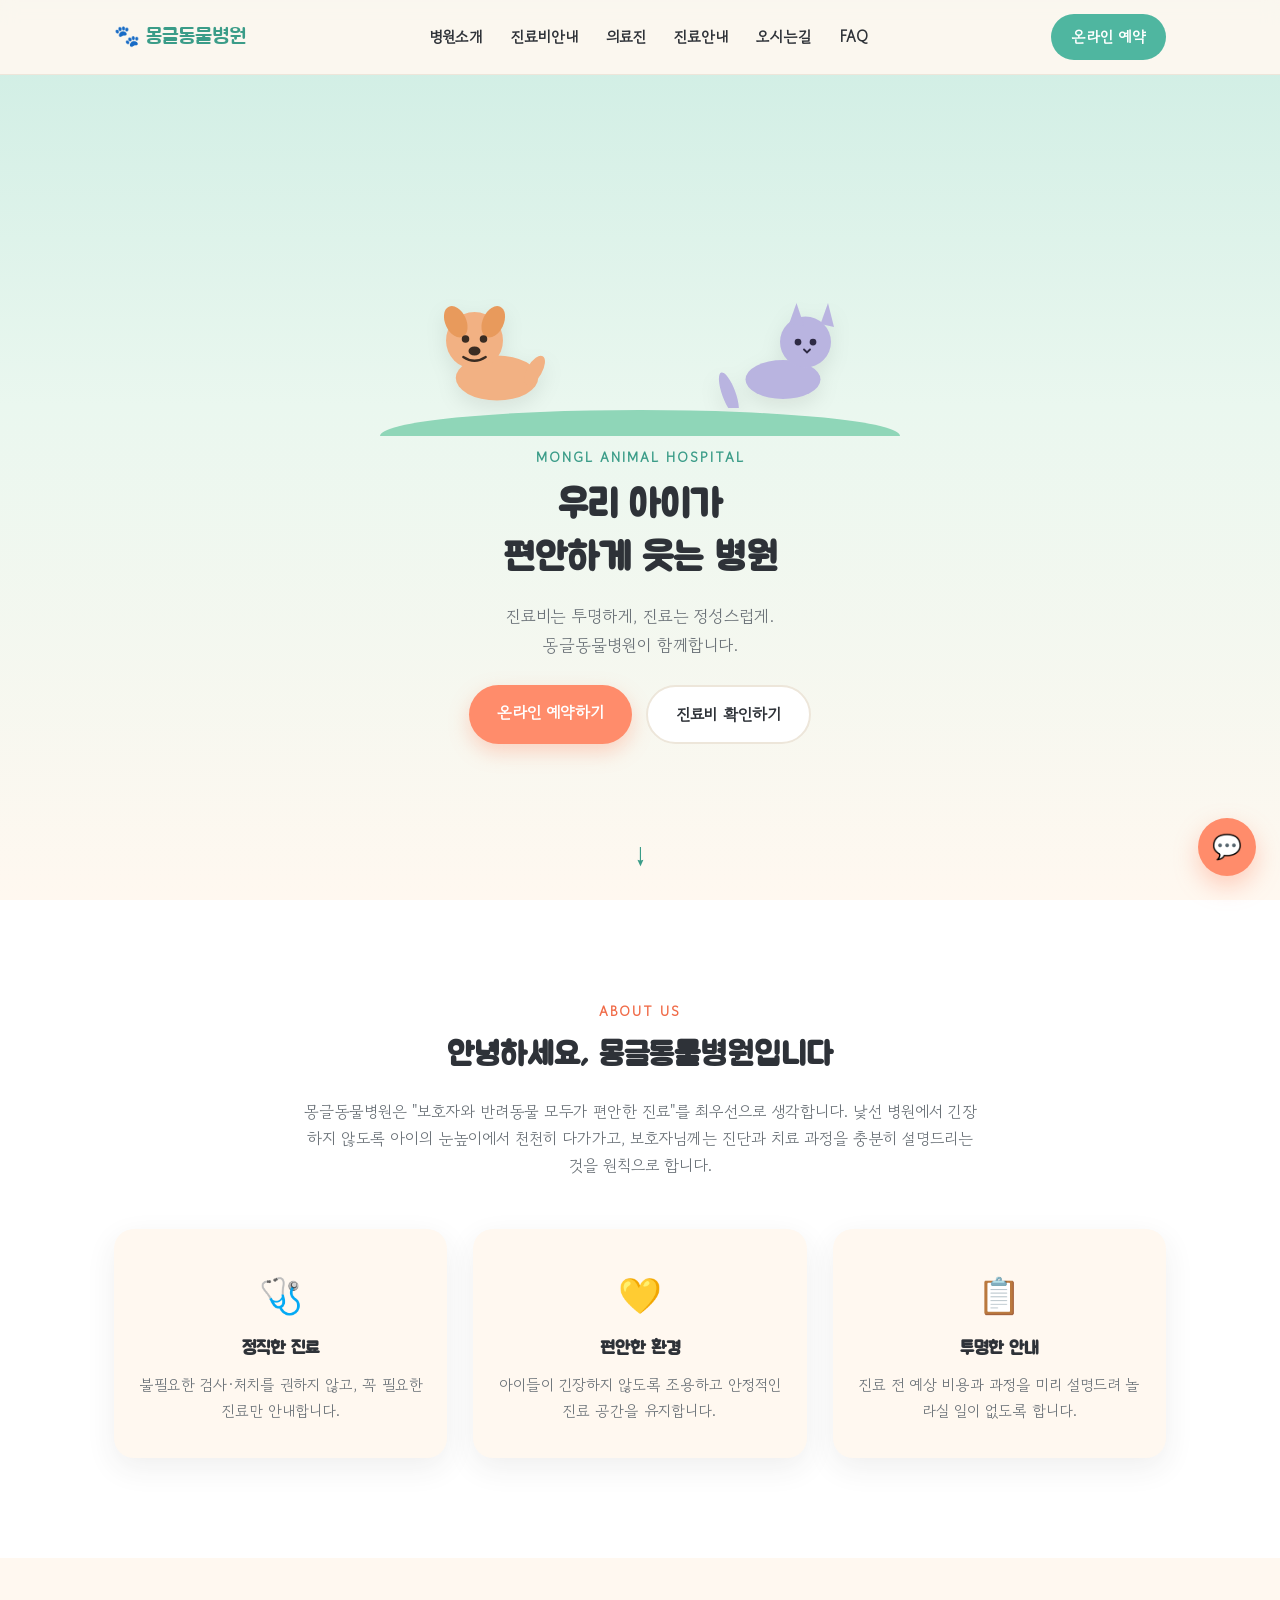
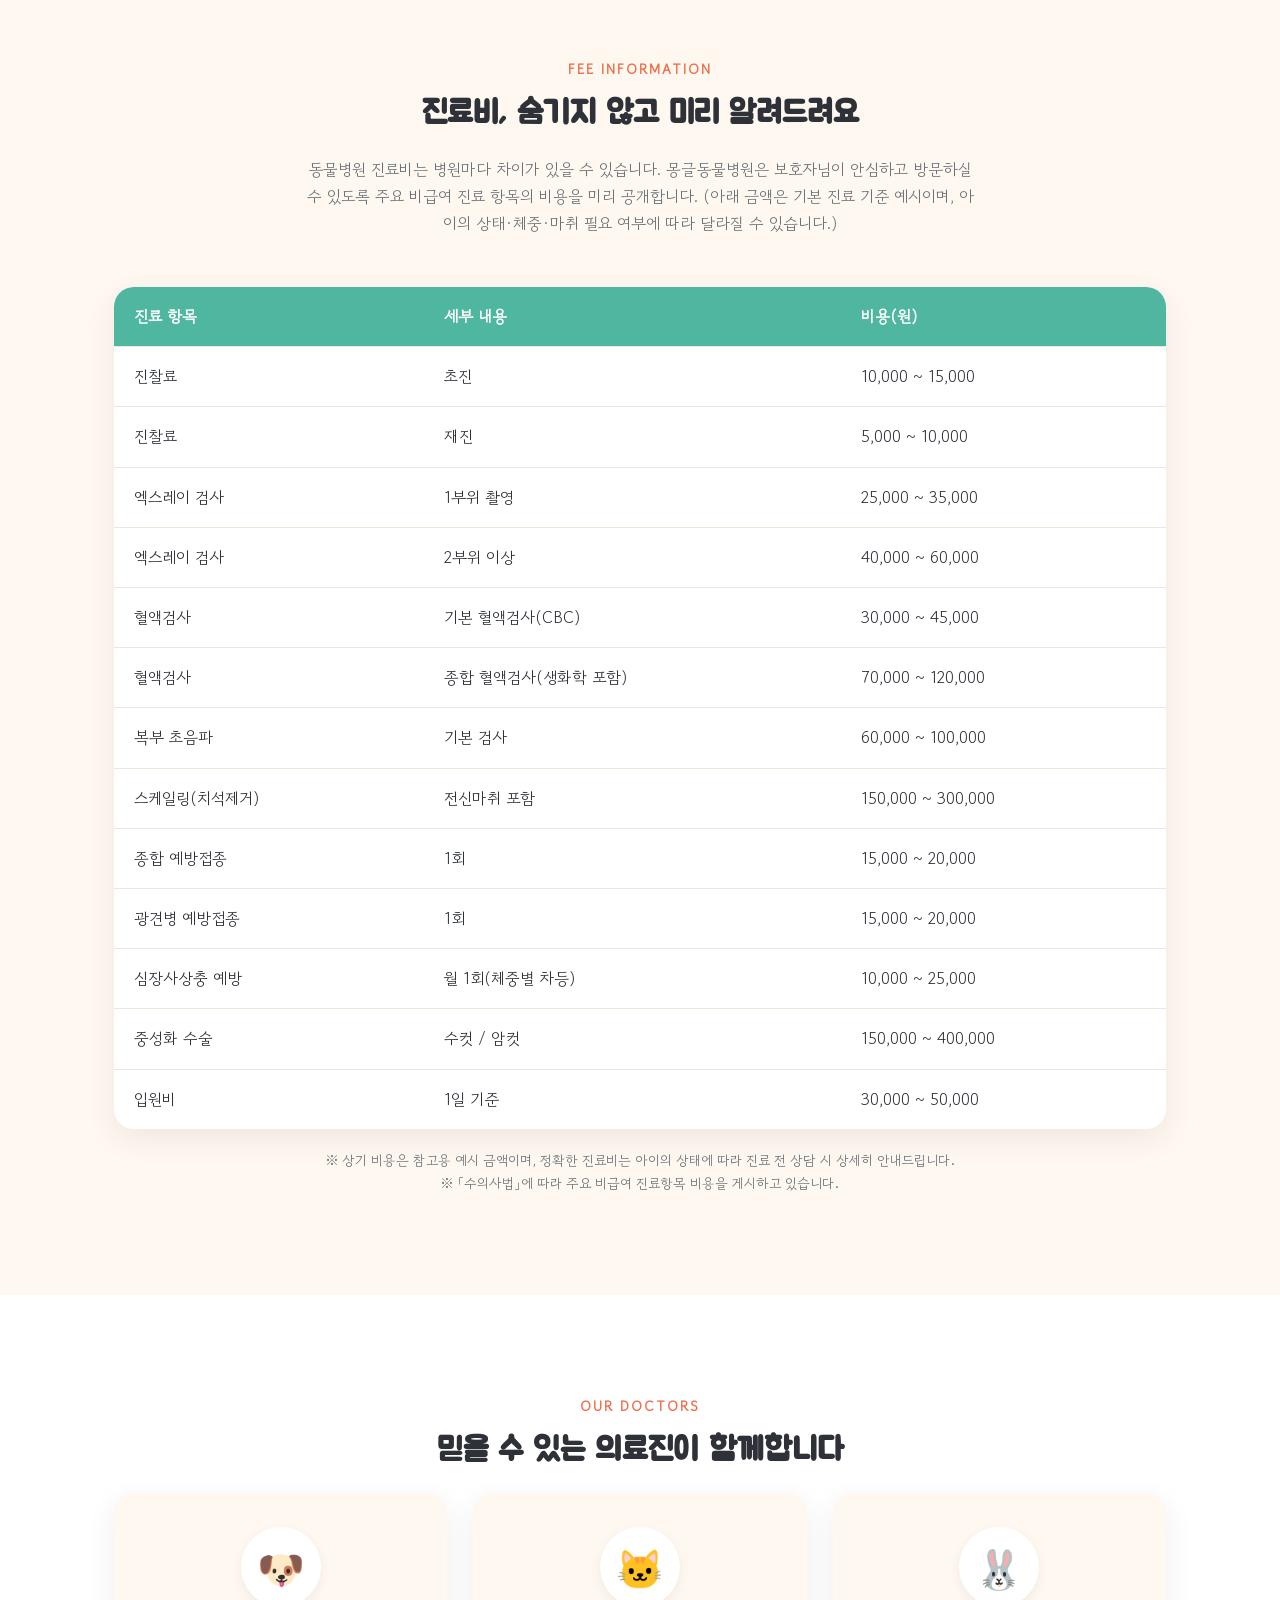
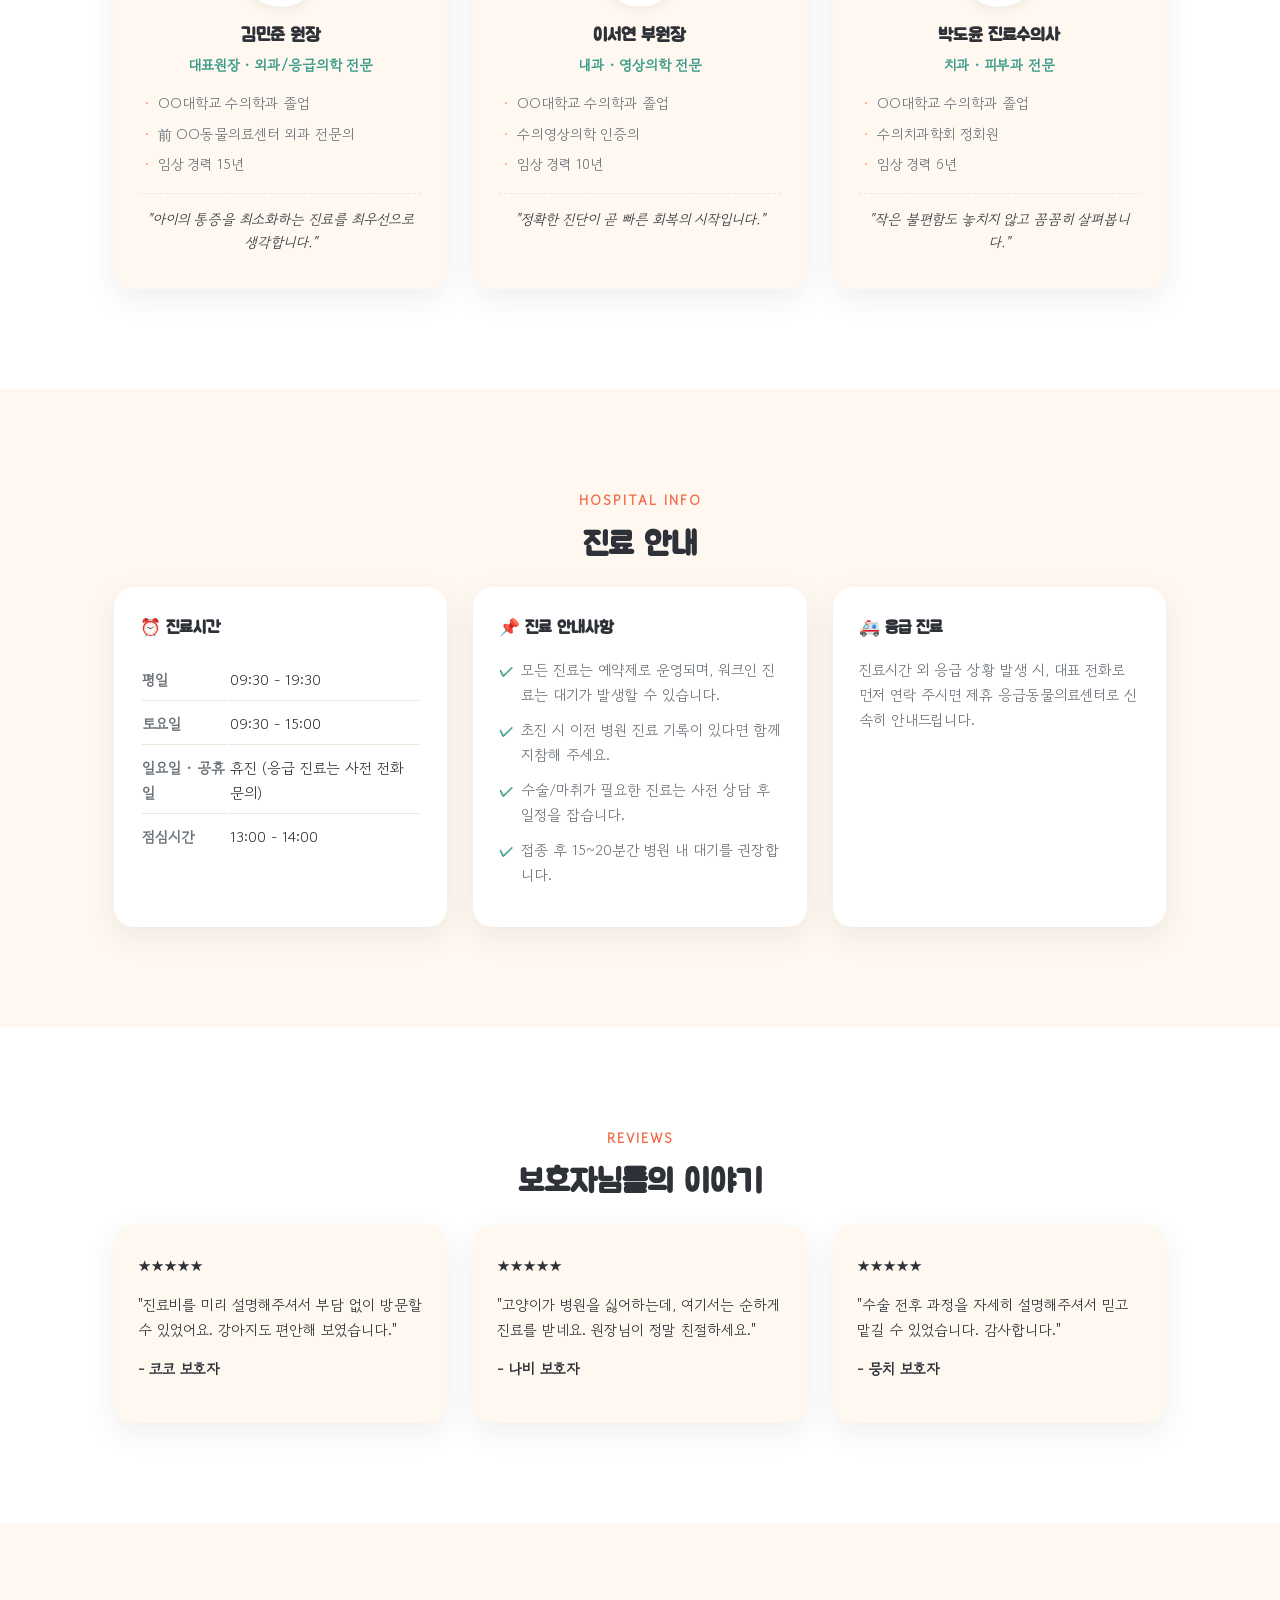
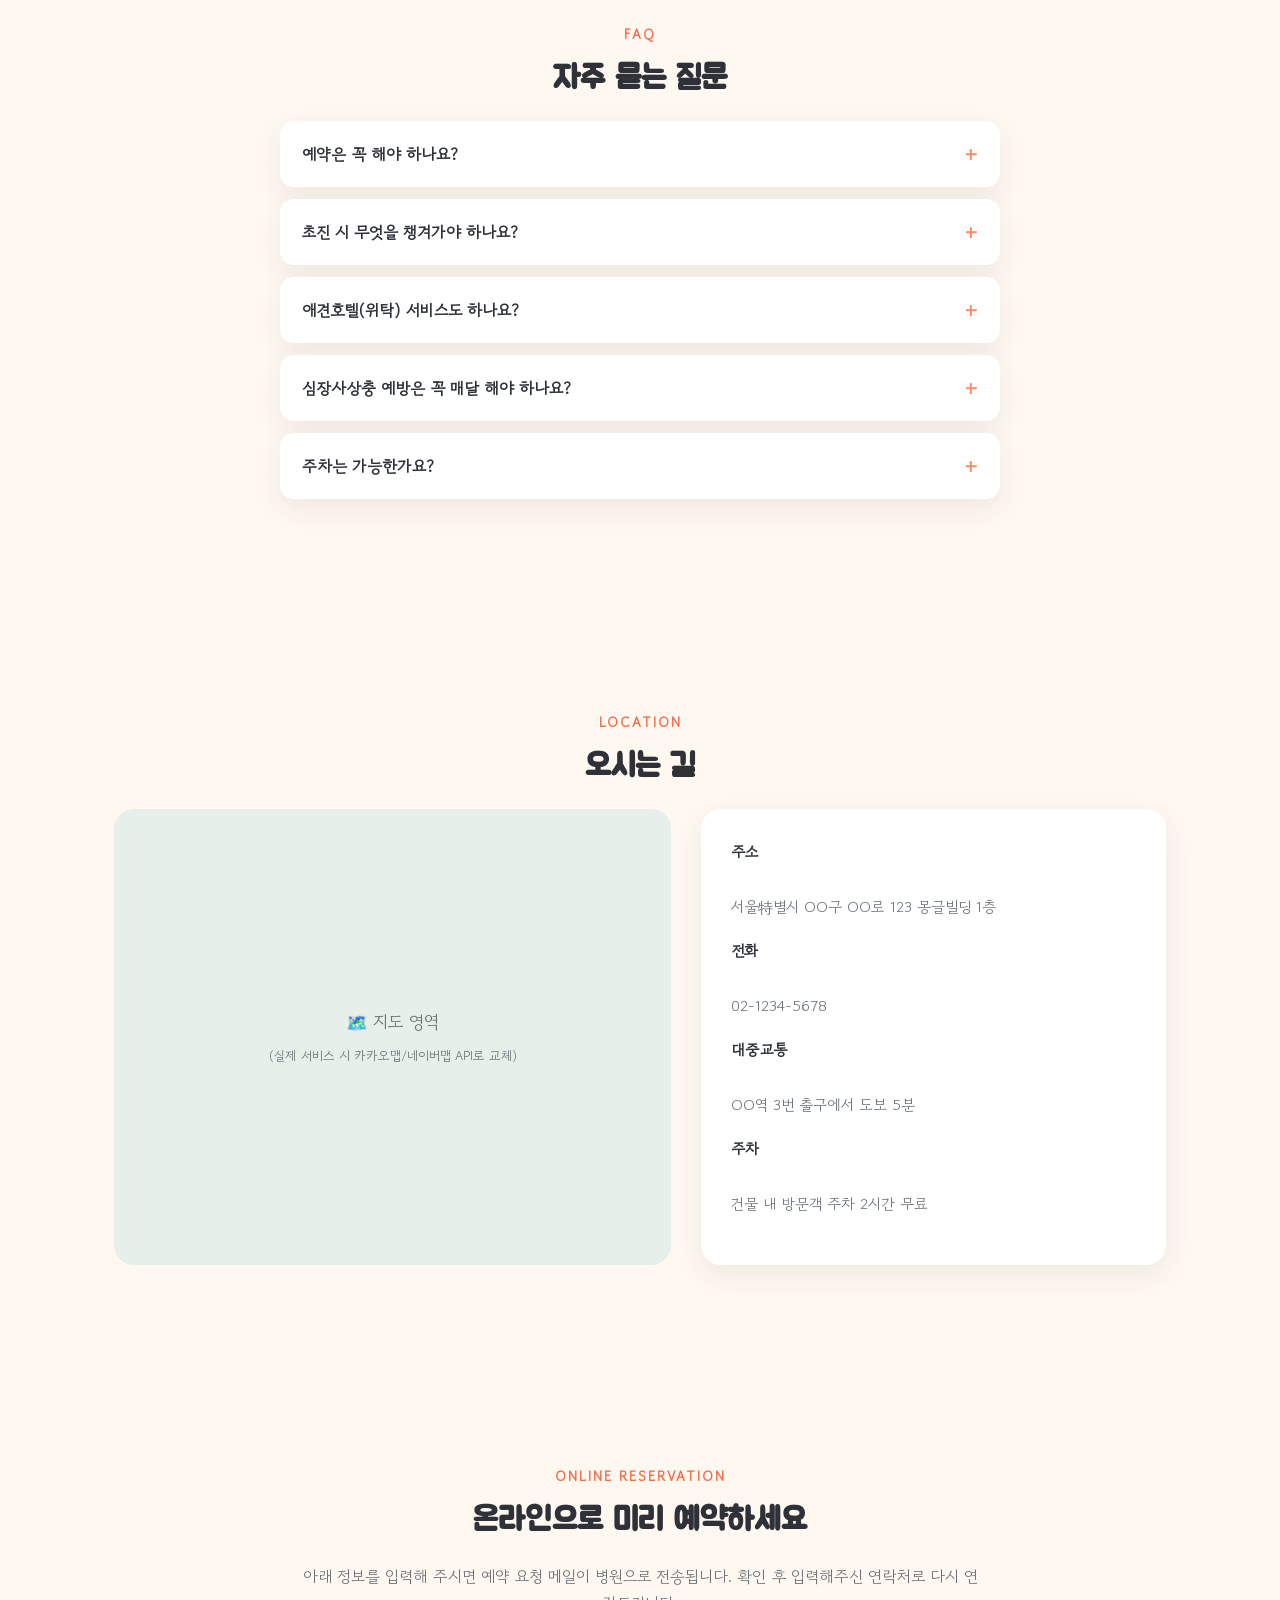
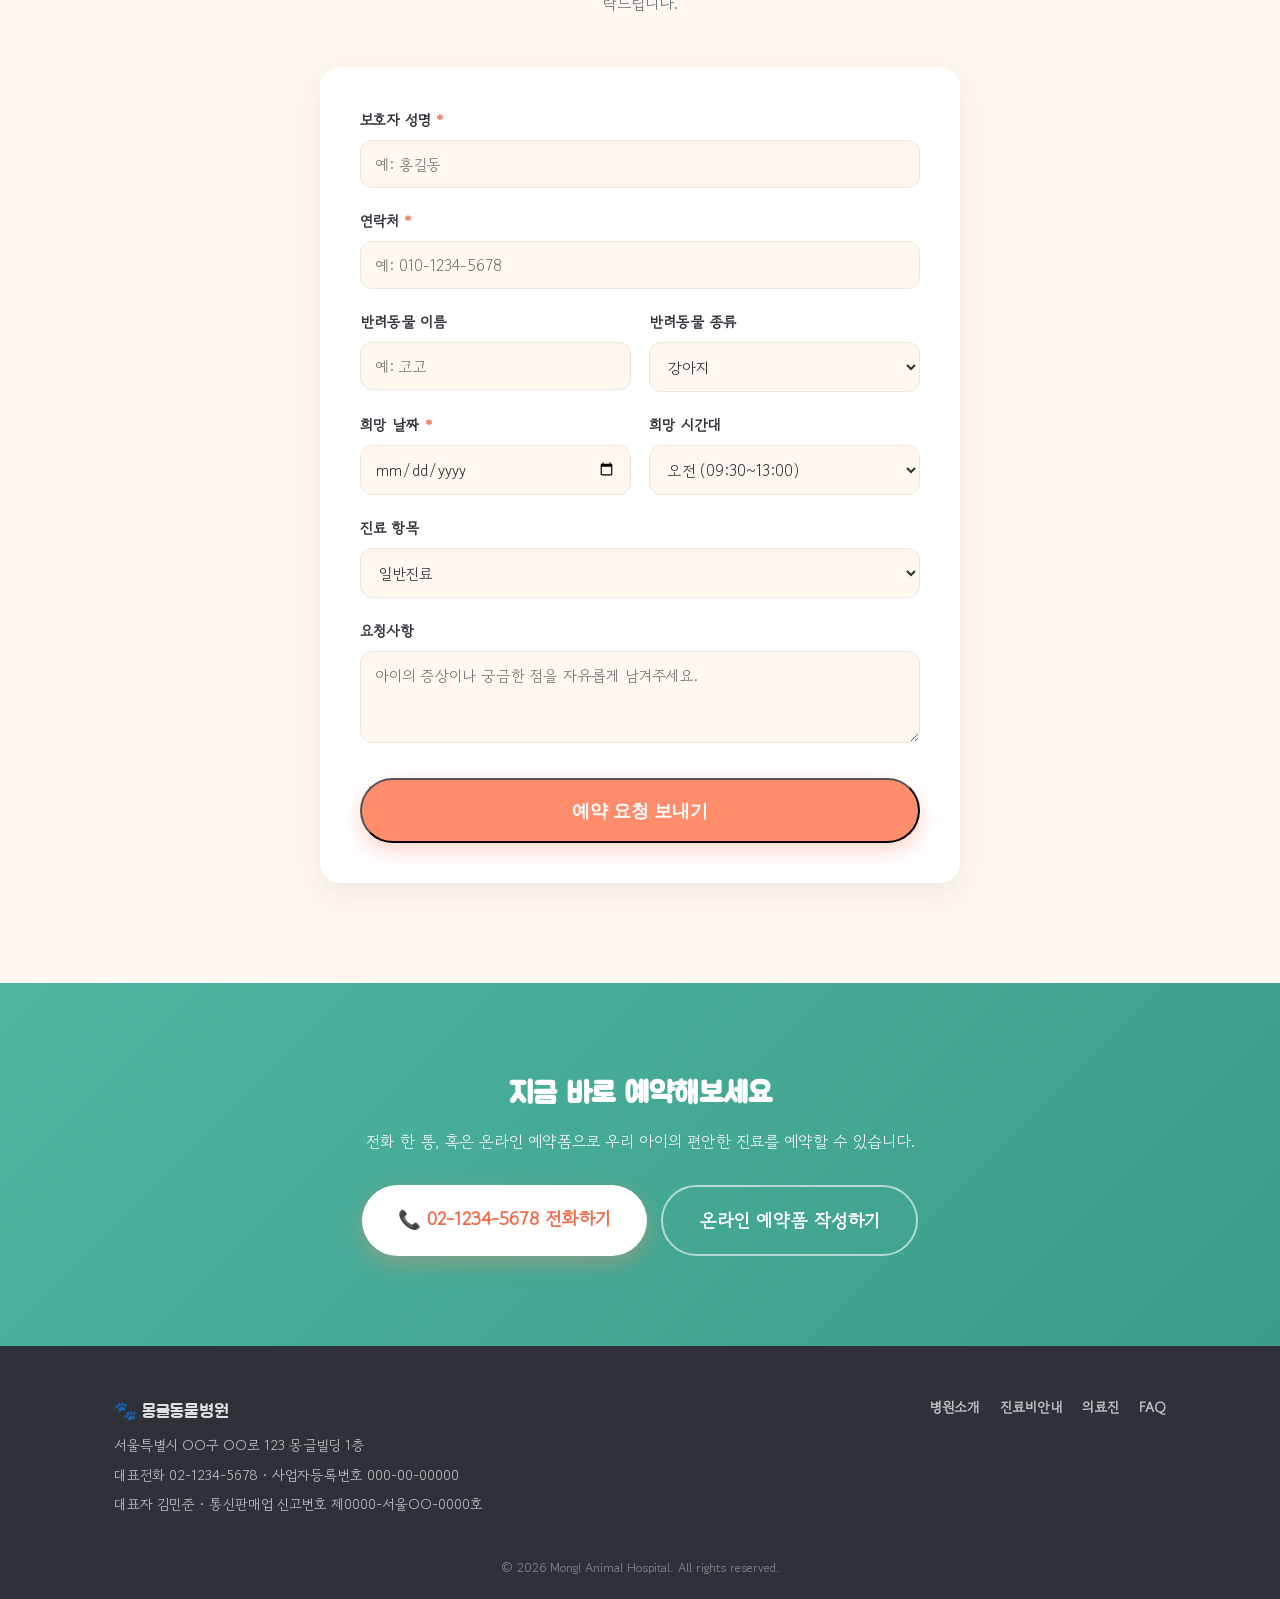
==== commit 5af1576a: "Add online reservation form and FAQ chatbot widget Reservation form collects owner/pet/visit details" ====
--- a/index.html
+++ b/index.html
@@ -23,7 +23,7 @@
       <a href="#location">오시는길</a>
       <a href="#faq">FAQ</a>
     </nav>
-    <a href="#contact" class="btn btn-nav">전화 예약</a>
+    <a href="#reservation" class="btn btn-nav">온라인 예약</a>
     <button class="hamburger" id="hamburger" aria-label="메뉴 열기">
       <span></span><span></span><span></span>
     </button>
@@ -80,7 +80,7 @@
     <h1>우리 아이가<br>편안하게 웃는 병원</h1>
     <p class="hero-sub">진료비는 투명하게, 진료는 정성스럽게.<br>몽글동물병원이 함께합니다.</p>
     <div class="hero-btns">
-      <a href="#contact" class="btn btn-primary">전화 예약하기</a>
+      <a href="#reservation" class="btn btn-primary">온라인 예약하기</a>
       <a href="#fees" class="btn btn-ghost">진료비 확인하기</a>
     </div>
   </div>
@@ -317,11 +317,86 @@
   </div>
 </section>
 
+<!-- ===================== 온라인 예약 ===================== -->
+<section class="section reservation" id="reservation">
+  <div class="container reveal">
+    <p class="tag">ONLINE RESERVATION</p>
+    <h2>온라인으로 미리 예약하세요</h2>
+    <p class="lead">
+      아래 정보를 입력해 주시면 예약 요청 메일이 병원으로 전송됩니다.
+      확인 후 입력해주신 연락처로 다시 연락드립니다.
+    </p>
+
+    <form class="reservation-form" id="reservationForm">
+      <div class="form-row">
+        <label for="ownerName">보호자 성명 <span class="req">*</span></label>
+        <input type="text" id="ownerName" name="ownerName" placeholder="예: 홍길동" required>
+      </div>
+
+      <div class="form-row">
+        <label for="ownerPhone">연락처 <span class="req">*</span></label>
+        <input type="tel" id="ownerPhone" name="ownerPhone" placeholder="예: 010-1234-5678" required>
+      </div>
+
+      <div class="form-row form-row-split">
+        <div>
+          <label for="petName">반려동물 이름</label>
+          <input type="text" id="petName" name="petName" placeholder="예: 코코">
+        </div>
+        <div>
+          <label for="petType">반려동물 종류</label>
+          <select id="petType" name="petType">
+            <option value="강아지">강아지</option>
+            <option value="고양이">고양이</option>
+            <option value="기타">기타</option>
+          </select>
+        </div>
+      </div>
+
+      <div class="form-row form-row-split">
+        <div>
+          <label for="visitDate">희망 날짜 <span class="req">*</span></label>
+          <input type="date" id="visitDate" name="visitDate" required>
+        </div>
+        <div>
+          <label for="visitTime">희망 시간대</label>
+          <select id="visitTime" name="visitTime">
+            <option value="오전(09:30~13:00)">오전 (09:30~13:00)</option>
+            <option value="오후(14:00~19:30)">오후 (14:00~19:30)</option>
+          </select>
+        </div>
+      </div>
+
+      <div class="form-row">
+        <label for="visitReason">진료 항목</label>
+        <select id="visitReason" name="visitReason">
+          <option value="일반진료">일반진료</option>
+          <option value="예방접종">예방접종</option>
+          <option value="건강검진">건강검진</option>
+          <option value="수술상담">수술상담</option>
+          <option value="기타">기타</option>
+        </select>
+      </div>
+
+      <div class="form-row">
+        <label for="visitMemo">요청사항</label>
+        <textarea id="visitMemo" name="visitMemo" rows="3" placeholder="아이의 증상이나 궁금한 점을 자유롭게 남겨주세요."></textarea>
+      </div>
+
+      <button type="submit" class="btn btn-primary btn-lg reservation-submit">예약 요청 보내기</button>
+      <p class="form-success" id="formSuccess">예약 요청이 접수되었습니다! 이메일 앱이 열리면 그대로 전송해 주세요. 병원에서 확인 후 연락드립니다.</p>
+    </form>
+  </div>
+</section>
+
 <section class="cta" id="contact">
   <div class="container reveal">
     <h2>지금 바로 예약해보세요</h2>
-    <p>전화 한 통으로 우리 아이의 편안한 진료를 예약할 수 있습니다.</p>
-    <a href="tel:02-1234-5678" class="btn btn-primary btn-lg">📞 02-1234-5678 전화하기</a>
+    <p>전화 한 통, 혹은 온라인 예약폼으로 우리 아이의 편안한 진료를 예약할 수 있습니다.</p>
+    <div class="hero-btns cta-btns">
+      <a href="tel:02-1234-5678" class="btn btn-primary btn-lg">📞 02-1234-5678 전화하기</a>
+      <a href="#reservation" class="btn btn-ghost btn-lg">온라인 예약폼 작성하기</a>
+    </div>
   </div>
 </section>
 
@@ -343,6 +418,25 @@
   <p class="copyright">© 2026 Mongl Animal Hospital. All rights reserved.</p>
 </footer>
 
+<!-- ===================== 챗봇 위젯 ===================== -->
+<div class="chatbot-widget">
+  <div class="chat-window" id="chatWindow">
+    <div class="chat-header">
+      <span>🐾 몽글이 챗봇</span>
+      <button id="chatClose" aria-label="챗봇 닫기">×</button>
+    </div>
+    <div class="chat-body" id="chatBody"></div>
+    <div class="chat-quick" id="chatQuick"></div>
+    <form class="chat-input-row" id="chatForm">
+      <input type="text" id="chatInput" placeholder="질문을 입력해 주세요" autocomplete="off">
+      <button type="submit" aria-label="전송">➤</button>
+    </form>
+  </div>
+  <button class="chat-toggle" id="chatToggle" aria-label="챗봇 열기">💬</button>
+</div>
+
 <script src="js/main.js"></script>
+<script src="js/reservation.js"></script>
+<script src="js/chatbot.js"></script>
 </body>
 </html>
--- a/css/style.css
+++ b/css/style.css
@@ -215,6 +215,74 @@
 .location-detail p{margin-bottom:18px; font-size:.94rem; color:var(--gray);}
 .location-detail strong{display:block; color:var(--navy); margin-bottom:4px; font-size:.95rem;}
 
+/* ===== Reservation ===== */
+.reservation-form{
+  max-width:640px; margin:0 auto; background:#fff; border-radius:var(--radius);
+  padding:40px; box-shadow:var(--shadow);
+}
+.form-row{margin-bottom:20px;}
+.form-row-split{display:grid; grid-template-columns:1fr 1fr; gap:18px;}
+.form-row label{display:block; font-weight:700; margin-bottom:8px; font-size:.92rem; color:var(--navy);}
+.form-row .req{color:var(--coral-dark);}
+.form-row input,.form-row select,.form-row textarea{
+  width:100%; padding:12px 14px; border:1.5px solid var(--line); border-radius:12px;
+  font-family:inherit; font-size:.95rem; color:var(--navy); background:var(--cream);
+  transition:border-color .2s;
+}
+.form-row input:focus,.form-row select:focus,.form-row textarea:focus{
+  outline:none; border-color:var(--mint);
+}
+.reservation-submit{width:100%; margin-top:8px;}
+.form-success{
+  display:none; margin-top:16px; text-align:center; color:var(--mint-dark);
+  font-weight:700; font-size:.92rem;
+}
+.form-success.show{display:block;}
+.cta-btns{margin-top:10px;}
+.cta .btn-ghost{background:transparent; border-color:rgba(255,255,255,0.6); color:#fff;}
+.cta .btn-ghost:hover{border-color:#fff; background:rgba(255,255,255,0.1);}
+
+/* ===== Chatbot ===== */
+.chatbot-widget{position:fixed; bottom:24px; right:24px; z-index:200; font-family:'Gowun Dodum',sans-serif;}
+.chat-toggle{
+  width:58px; height:58px; border-radius:50%; border:none; cursor:pointer;
+  background:var(--coral); color:#fff; font-size:1.5rem;
+  box-shadow:0 10px 24px rgba(255,140,107,0.4);
+  animation:chatpulse 2.6s infinite;
+}
+@keyframes chatpulse{0%,100%{transform:scale(1);} 50%{transform:scale(1.06);}}
+.chat-window{
+  position:absolute; bottom:74px; right:0; width:320px; max-height:440px;
+  background:#fff; border-radius:18px; box-shadow:var(--shadow);
+  display:flex; flex-direction:column; overflow:hidden;
+  opacity:0; transform:translateY(16px) scale(.97); pointer-events:none;
+  transition:opacity .25s, transform .25s;
+}
+.chat-window.open{opacity:1; transform:translateY(0) scale(1); pointer-events:auto;}
+.chat-header{
+  background:var(--mint); color:#fff; padding:14px 16px; font-weight:700;
+  display:flex; justify-content:space-between; align-items:center;
+}
+.chat-header button{background:none; border:none; color:#fff; font-size:1.3rem; cursor:pointer; line-height:1;}
+.chat-body{flex:1; overflow-y:auto; padding:14px; display:flex; flex-direction:column; gap:10px; max-height:220px;}
+.chat-msg{max-width:80%; padding:10px 14px; border-radius:14px; font-size:.88rem; line-height:1.5;}
+.chat-msg.bot{background:var(--cream); color:var(--navy); align-self:flex-start; border-bottom-left-radius:4px;}
+.chat-msg.user{background:var(--mint); color:#fff; align-self:flex-end; border-bottom-right-radius:4px;}
+.chat-quick{display:flex; flex-wrap:wrap; gap:6px; padding:0 14px 12px;}
+.chat-quick button{
+  background:var(--cream); border:1px solid var(--line); border-radius:20px;
+  padding:6px 12px; font-size:.8rem; cursor:pointer; color:var(--navy); font-family:inherit;
+  transition:background .2s;
+}
+.chat-quick button:hover{background:#EAF7EF; border-color:var(--mint);}
+.chat-input-row{display:flex; border-top:1px solid var(--line);}
+.chat-input-row input{
+  flex:1; border:none; padding:12px 14px; font-size:.88rem; font-family:inherit; outline:none;
+}
+.chat-input-row button{
+  background:var(--coral); color:#fff; border:none; width:44px; cursor:pointer; font-size:1rem;
+}
+
 /* ===== CTA ===== */
 .cta{background:linear-gradient(135deg, var(--mint), var(--mint-dark)); color:#fff; text-align:center; padding:90px 0;}
 .cta h2{font-size:1.9rem; margin-bottom:12px;}
@@ -236,6 +304,11 @@
 @media (max-width:900px){
   .about-grid,.doctor-grid,.info-grid,.review-grid{grid-template-columns:1fr;}
   .location-grid{grid-template-columns:1fr;}
+  .form-row-split{grid-template-columns:1fr;}
+}
+@media (max-width:480px){
+  .chat-window{width:calc(100vw - 32px); right:-8px;}
+  .reservation-form{padding:26px 20px;}
 }
 @media (max-width:760px){
   .nav-menu{
